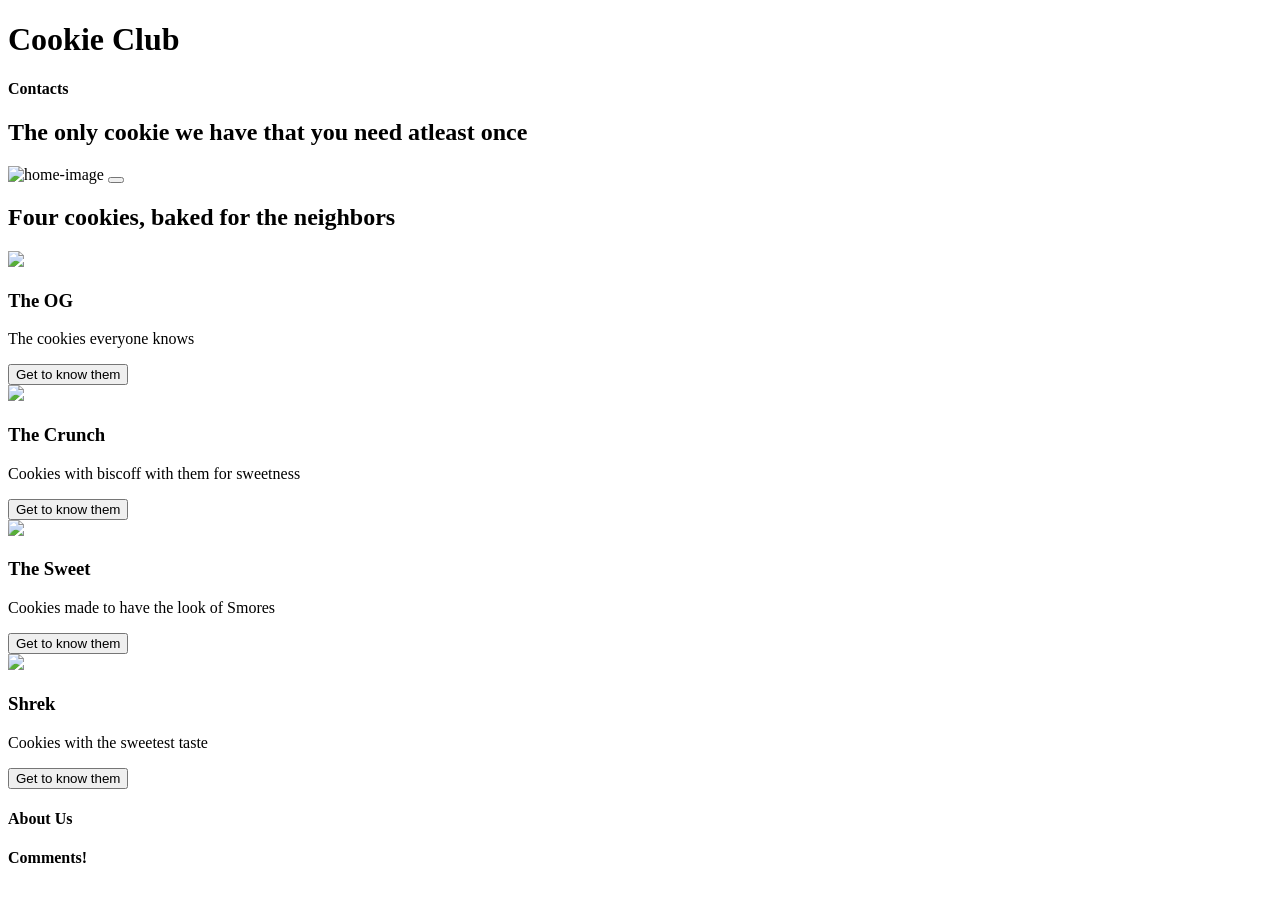
==== index.html @ 4aa23948 "Uploaded some files" ====
<!DOCTYPE html>
<html lang="en">

<head>
    <meta charset="UTF-8">
    <meta name="viewport" content="width=device-width, initial-scale=1.0">
    <link rel="stylesheet" href="css/style.css">
    <script src="js/script.js" defer></script>

    <title>Cookie Club</title>

</head>

<body>
    <!--header-->
    <div id="header">

        <div id="header-left">
            <h1 id="home"> Cookie Club </h1>
        </div>

        <div id="header-right">
            <h4 id="topContact"> Contacts </h4>
        </div>

    </div>

    <!--middle-->
    <div id="content">
        <div id="upper-content">
            <h2> The only cookie we have that you need atleast once </h2>

            <div class="main-image-wrapper">
                <img src="images/bg.jpg" id="content-image" alt="home-image">
                <button type="button" id="hitbox_btn"></button>
            </div>

            <h2> Four cookies, baked for the neighbors</h2>

        </div>

        <div id="cookie-cards">

            <!--Cookie Number 1-->
            <div class="cookie">
                <div class="c-img">
                    <img src="images/bg.jpg" class="cookie1-image">
                </div>
                <div class="c-desc">
                    <h3> The OG</h3>
                    <p> The cookies everyone knows</p>
                    <button id="og_btn"> Get to know them</button>
                </div>
            </div>

            <!--Cookie Number 2-->
            <div class="cookie">
                <div class="c-img">
                    <img src="images/bg.jpg" class="cookie2-image">
                </div>
                <div class="c-desc">
                    <h3> The Crunch</h3>
                    <p> Cookies with biscoff with them for sweetness</p>
                    <button id="crunch_btn"> Get to know them</button>
                </div>
            </div>

            <!--Cookie Number 3-->
            <div class="cookie">
                <div class="c-img">
                    <img src="images/bg.jpg" class="cookie2-image">
                </div>
                <div class="c-desc">
                    <h3> The Sweet </h3>
                    <p> Cookies made to have the look of Smores</p>
                    <button id="sweet_btn"> Get to know them</button>
                </div>
            </div>

            <!--Cookie Number 4-->
            <div class="cookie">
                <div class="c-img">
                    <img src="images/bg.jpg" class="cookie2-image">
                </div>
                <div class="c-desc">
                    <h3> Shrek </h3>
                    <p> Cookies with the sweetest taste</p>
                    <button id="shrek_btn"> Get to know them </button>
                </div>
            </div>

        </div>
    </div>
    <!--footer-->
    <div id="footer">

        <div id="footer-left">
            <h4 id="about"> About Us </h4>
        </div>

        <div id="footer-right">
            <!--
            <form action="php/remarks.php">
                <input type="submit" value="click on me!">
            </form>
            -->

            <h4 id="footContact"> Comments! </h4>
            <!---<h4 id="footContact"><a href="php/remarks.php" class="your-button-class">View Comments</a></h4>-->
        </div>


    </div>

</body>

</html>
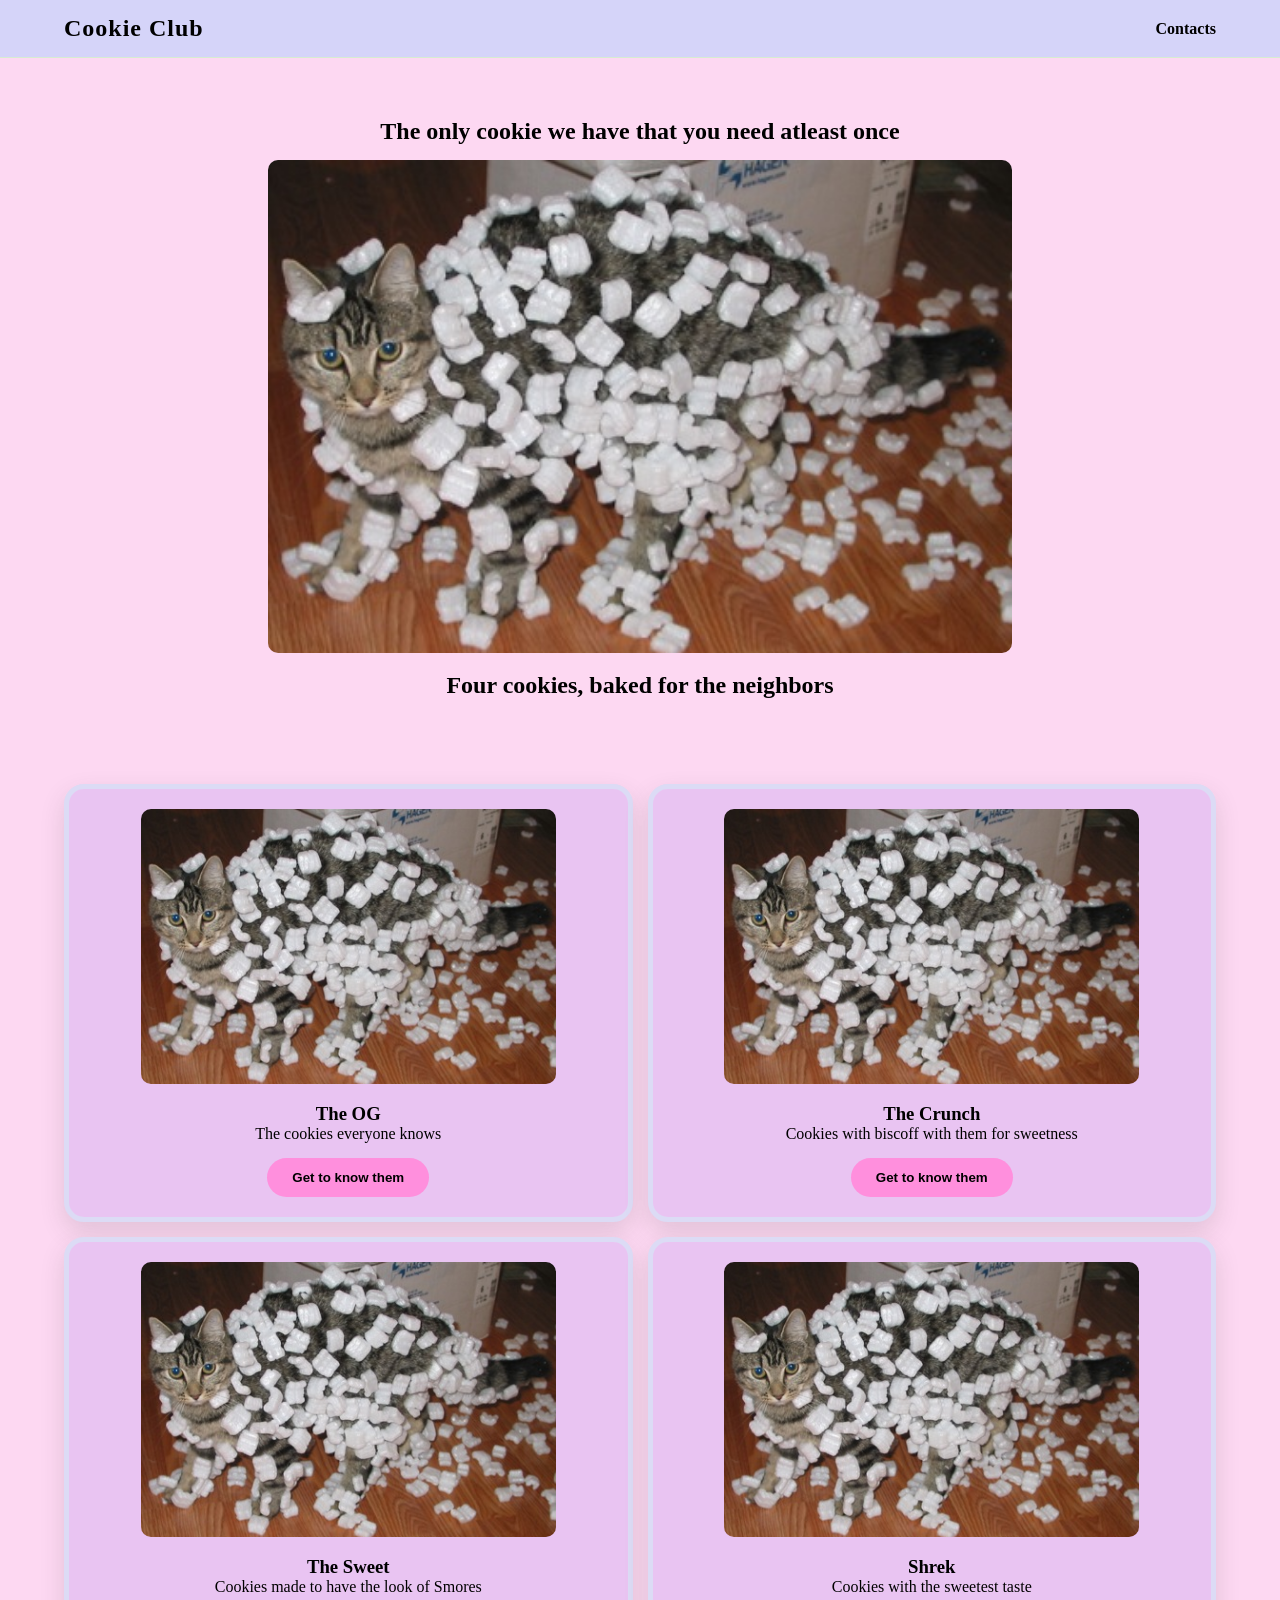
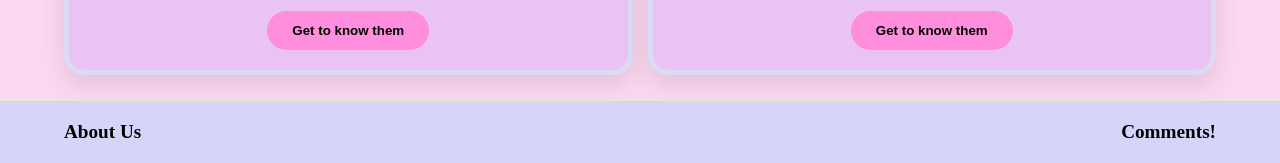
==== commit fde1ea31: "Update index.html" ====
--- a/index.html
+++ b/index.html
@@ -32,7 +32,6 @@
 
             <div class="main-image-wrapper">
                 <img src="images/bg.jpg" id="content-image" alt="home-image">
-                <button type="button" id="hitbox_btn"></button>
             </div>
 
             <h2> Four cookies, baked for the neighbors</h2>
@@ -114,4 +113,4 @@
 
 </body>
 
-</html>+</html>
--- a/css/style.css
+++ b/css/style.css
@@ -0,0 +1,349 @@
+/* everything */
+* {
+    margin: 0;
+    padding: 0;
+    box-sizing: border-box;
+}
+
+body {
+    background-color: #fdd8f2;
+    font-family: 'Times New Roman', Times, serif;
+    display: flex;
+    flex-direction: column;
+    min-height: 100vh;
+    margin: 0;
+}
+
+#content, .middle {
+    flex: 1 0 auto;
+}
+
+html {
+    height: 100%;
+}
+
+/* === top === */
+#header {
+    display: flex;
+    justify-content: space-between;
+    align-items: center;
+    padding: 15px 5%;
+    background: #d5d4f9;
+    border-bottom: 1px solid #d7ecd1;
+}
+
+#header h1 {
+    font-size: 1.5rem;
+    letter-spacing: 1px;
+    cursor: pointer;
+}
+
+#header h4 {
+    cursor: pointer;
+}
+
+#header :hover {
+    font-size: 18px;
+    font-weight: bolder;
+    text-shadow: 3px 1px 2px #c4449e;
+}
+
+
+/* === middle === */
+
+/* header of middle */
+#upper-content {
+    text-align: center;
+    padding: 60px 20px;
+}
+
+#content-image {
+    width: 60%;
+    margin: 30px 0;
+    border-radius: 10px;
+}
+
+/* === cookies === */
+#cookie-cards {
+    display: grid;
+    grid-template-columns: repeat(2, 1fr);
+    width: auto;
+    justify-content: center;
+    gap: 15px;
+    padding: 25px 5%;
+}
+
+.cookie {
+    min-width: 300px;
+    background: #e9c4f2;
+    padding: 20px;
+    border-radius: 20px;
+    text-align: center;
+    border: 5px solid #dcdbf5;
+    box-shadow: 0 10px 25px rgba(70, 70, 70, 0.15);   
+}
+
+.c-img img {
+    width: 80%;
+    border-radius: 10px;
+    margin-bottom: 15px;
+}
+
+/* === button s === */
+.c-desc button {
+    background-color: #ff8fdd;
+    color: black;
+    border: none;
+    padding: 12px 25px;
+    border-radius: 30px;
+    margin-top: 15px;
+    font-weight: bolder;
+    transition: color 0.3s ease, transform 0.3s ease;
+    transition: background-color 0.3s ease, transform 0.3s ease;
+}
+
+.c-desc button:hover {
+    background-color: #c4449e;
+    color: whitesmoke;
+    cursor: pointer;
+}
+
+/* === bottom === */
+#footer {
+    flex-shrink: 0;
+    display: flex;
+    justify-content: space-between;
+    align-items: center;
+    padding: 20px 5%;
+    background: #d5d4f9;
+    border-top: 1px solid #d7ecd1;
+    font-size: 1.2rem;
+}
+
+#footer #footer-left {
+    cursor: pointer;
+    text-decoration: none;
+}
+
+#footer #footer-right {
+    cursor: pointer;
+}
+
+#footer :hover {
+    font-size: 21px;
+    font-weight: bolder;
+    text-shadow: -2px 1px 2px #c4449e;
+}
+
+#footContactInPHP a {
+    cursor: pointer;
+    text-decoration: none;
+    color: black;
+    font-weight: bold;
+    transition: color 0.3s ease;
+}
+
+#footContactInPHP a:hover {
+    font-size: 21px;
+    font-weight: bolder;
+    text-shadow: -2px 1px 2px #c4449e;
+}
+
+/*=== Table ===*/
+.scroll {
+    max-height: 400px;
+    overflow-y: auto;
+    width: 60%;
+    margin: 30px auto;
+    border: 20px solid #dcdbf5;
+    border-radius: 16px;
+    background: #dcdbf5;
+}
+
+.scroll table {
+    width: 100%;
+    margin: 0;
+    border: none;
+}
+
+th,
+td {
+    padding: 20px;
+    text-align: left;
+    border-bottom: 5px solid #c3d2e2;
+}
+
+.scroll {
+    scrollbar-width: thin;
+    scrollbar-color: #ff8fdd #dcdbf5;
+}
+
+/*=== image hitbox ===*/
+.main-image-wrapper {
+    position: relative;
+    display: inline-block;
+    width: 60%;
+    margin: 15px 0;
+}
+
+#content-image {
+    width: 100% !important;
+    margin: 0 !important;
+    display: block;
+}
+
+.main-image-wrapper #hitbox_btn {
+    position: absolute;
+    top: 33%;
+    left: 6%;
+    width: 100px;
+    height: 100px;
+    background: transparent;
+    border: none;
+    cursor: pointer;
+    outline: ridge;
+}
+
+/* login table */
+label {
+    font-weight: bold;
+}
+
+#login-container {
+    flex: 1;
+    display: flex;
+    flex-direction: column;
+    align-items: center;
+    justify-content: center;
+    padding: 50px 20px;
+}
+
+#login-container td {
+    border-bottom: none !important;
+}
+
+input[type="text"],
+input[type="password"] {
+    width: 100%;
+    padding: 10px;
+    margin: 10px 0;
+    border-radius: 8px;
+    background-color: #fef0f9;
+    font-family: inherit;
+}
+
+.login-table {
+    width: 400px !important;
+    border-width: 10px !important;
+}
+
+/* ==== input comment box ===*/
+.form-section {
+    margin: center;
+    flex: 1;
+    width: 70%;
+    margin: 30px auto;
+    border: 20px solid #dcdbf5;
+    border-radius: 16px;
+    border-collapse: separate;
+    background: #dcdbf5;
+}
+
+input[name="user_name"] {
+    box-sizing: border-box;
+    margin-top: 10px;
+    resize: none;
+    width: 100%;
+    border: 5px solid #c3d2e2;
+    border-radius: 10px;
+    padding: 7px;
+}
+
+textarea[name="comment"] {
+    box-sizing: border-box;
+    margin-top: 10px;
+    resize: none;
+    width: 100%;
+    height: 100px;
+    border: 5px solid #c3d2e2;
+    border-radius: 16px;
+    padding: 5px;
+}
+
+button[name="submit_comment"] {
+    background-color: #ff8fdd;
+    color: black;
+    border: none;
+    padding: 12px 25px;
+    border-radius: 30px;
+    margin-top: 15px;
+    font-weight: bolder;
+    transition: color 0.3s ease, transform 0.3s ease;
+    transition: background-color 0.3s ease, transform 0.3s ease;
+}
+
+button[name="submit_comment"]:hover {
+    background-color: #c4449e;
+    color: whitesmoke;
+    cursor: pointer;
+}
+
+/* === admin table === */
+.admin-btn {
+    text-decoration: none;
+    padding: 5px 12px;
+    border-radius: 20px;
+    font-size: 0.9rem;
+    font-weight: bold;
+    display: inline-block;
+    margin: 2px;
+    transition: transform 0.2s ease;
+}
+.admin-btn.update {
+    background-color: #abc0a5;
+    color: black;
+}
+.admin-btn.delete {
+    background-color: #ffb3b3;
+    color: black;
+}
+.admin-btn:hover {
+    transform: scale(1.05);
+    filter: brightness(90%);
+    cursor: pointer;
+}
+#admin-content {
+    flex: 1 0 auto;
+}
+#admin-content .form-section {
+    background: #dcdbf5;
+    padding: 30px;
+    text-align: left;
+    flex: 1 0 auto;
+}
+#admin-content textarea {
+    width: 100%;
+    min-height: 120px;
+    padding: 15px;
+    border: 5px solid #c3d2e2;
+    border-radius: 12px;
+    font-family: inherit;
+    resize: vertical;
+}
+.cancel-link {
+    display: inline-block;
+    margin-top: 15px;
+    padding: 10px 20px;
+    background-color: #fef0f9; 
+    color: #c4449e;            
+    text-decoration: none;
+    font-weight: bold;
+    border-radius: 30px;
+    border: 2px solid #c4449e;
+    transition: all 0.3s ease;
+}
+.cancel-link:hover {
+    background-color: #c4449e;
+    color: white;
+    transform: scale(1.05);
+}
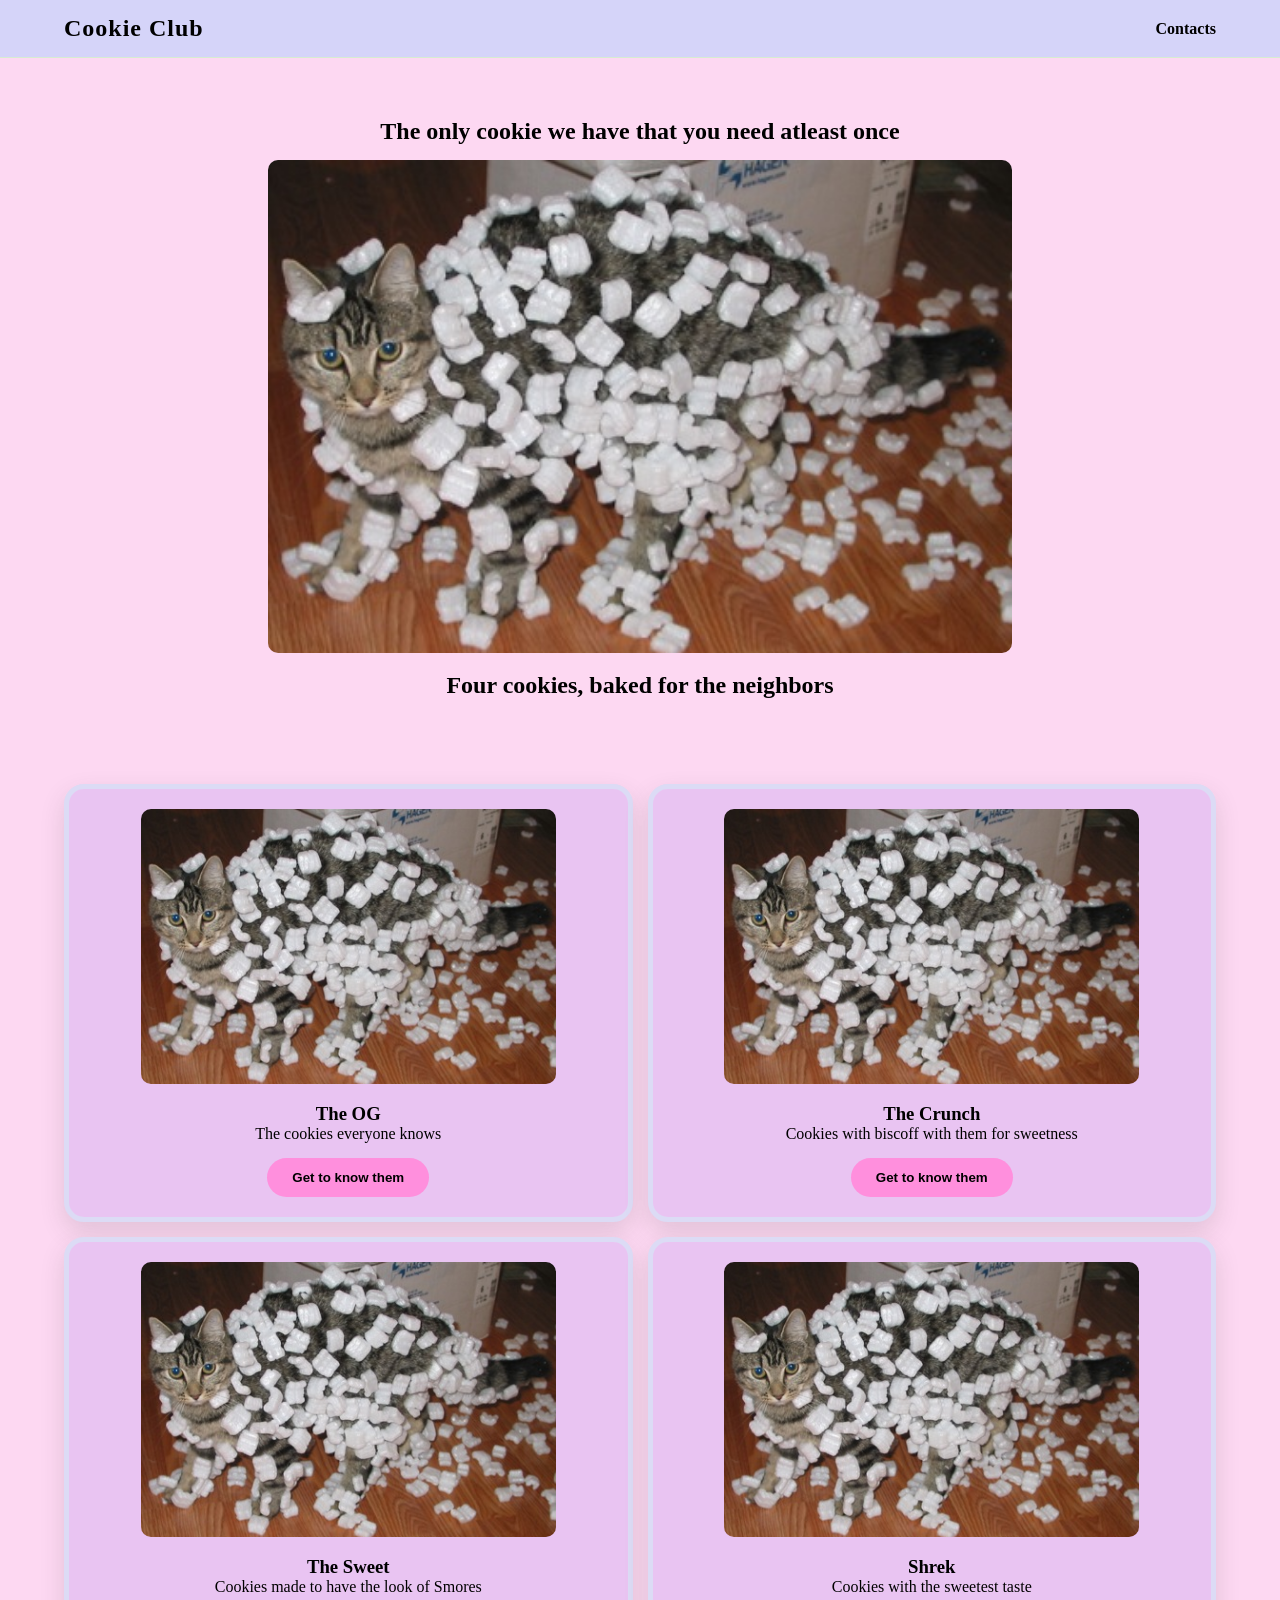
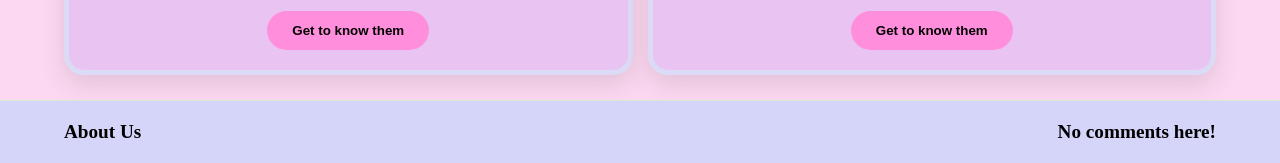
==== commit be371c65: "Update index.html" ====
--- a/index.html
+++ b/index.html
@@ -104,7 +104,7 @@
             </form>
             -->
 
-            <h4 id="footContact"> Comments! </h4>
+            <h4 id="footContact"> No comments here! </h4>
             <!---<h4 id="footContact"><a href="php/remarks.php" class="your-button-class">View Comments</a></h4>-->
         </div>
 
